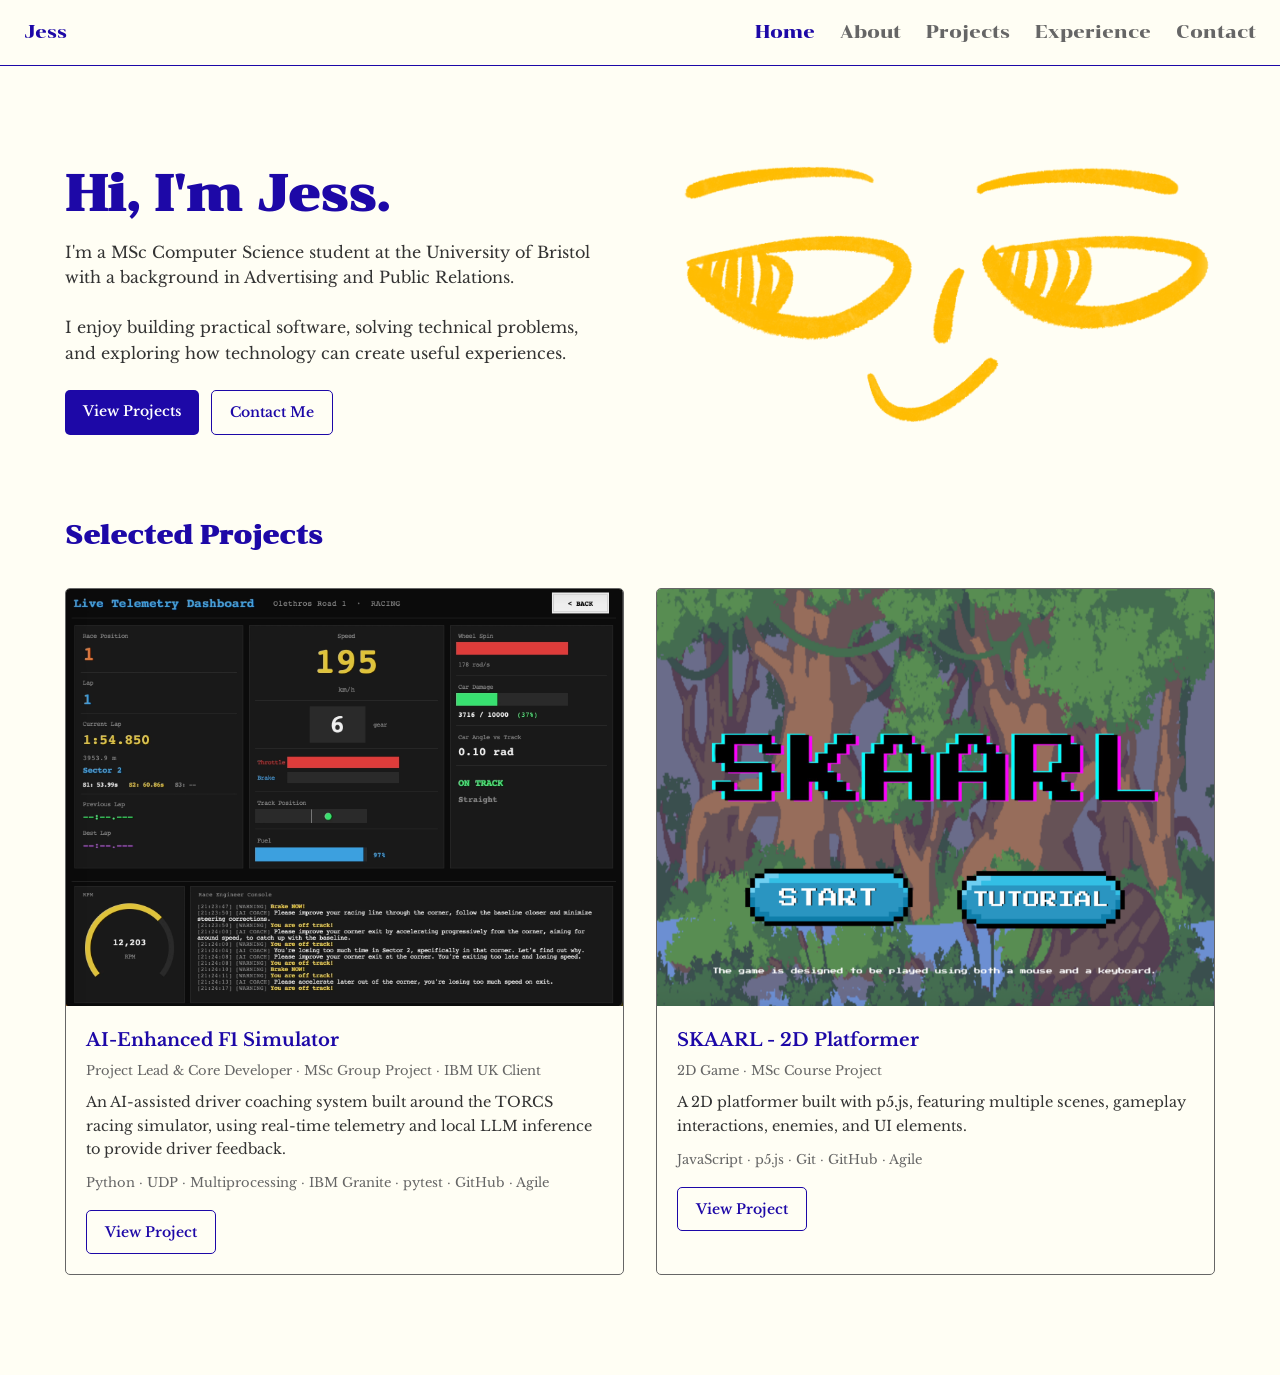
==== index.html @ 333f0462 "Change folder" ====
<!doctype html>
<html lang="en">
  <head>
    <meta charset="UTF-8" />
    <meta name="viewport" content="width=device-width, initial-scale=1" />
    <link rel="icon" type="image/png" href="/img/Icon/Star Icon.png" />
    <title>Jess | Portfolio</title>
    <link rel="preconnect" href="https://fonts.googleapis.com" />
    <link rel="preconnect" href="https://fonts.gstatic.com" crossorigin />
    <link
      href="https://fonts.googleapis.com/css2?family=Chonburi&family=Libre+Baskerville:wght@400..700&display=swap"
      rel="stylesheet"
    />
    <link rel="stylesheet" href="/css/style.css" />
  </head>
  <body>
    <nav class="site-nav">
      <a class="brand" href="index.html">Jess</a>
      <button class="nav-toggle" aria-expanded="false">Menu</button>
      <div class="links">
        <a href="index.html" class="active">Home</a>
        <a href="about.html">About</a>
        <a href="projects.html">Projects</a>
        <a href="experience.html">Experience</a>
        <a href="contact.html">Contact</a>
      </div>
    </nav>

    <div class="wrap">
      <section class="split-section hero">
        <div class="split-text">
          <h1>Hi, I'm Jess.</h1>
          <p>
            I'm a MSc Computer Science student at the University of Bristol with
            a background in Advertising and Public Relations.
          </p>
          <p>
            I enjoy building practical software, solving technical problems, and
            exploring how technology can create useful experiences.
          </p>
          <div class="cta">
            <a class="btn btn-primary" href="projects.html">View Projects</a>
            <a class="btn btn-secondary" href="contact.html">Contact Me</a>
          </div>
        </div>
        <div class="split-image">
          <img src="/img/Icon/Smile Icon.png" alt="Smile Icon" />
        </div>
      </section>

      <section class="projects-preview">
        <h2>Selected Projects</h2>

        <div class="project-grid">
          <div class="project-card">
            <img
              src="/img/F1 simulator/Live Telemetry Dashboard.png"
              alt="Live Telemetry Dashboard Screenshot"
            />
            <div class="project-card-body">
              <h3>AI-Enhanced F1 Simulator</h3>
              <div class="project-meta">
                Project Lead & Core Developer · MSc Group Project · IBM UK
                Client
              </div>
              <p>
                An AI-assisted driver coaching system built around the TORCS
                racing simulator, using real-time telemetry and local LLM
                inference to provide driver feedback.
              </p>
              <div class="tags">
                Python · UDP · Multiprocessing · IBM Granite · pytest · GitHub ·
                Agile
              </div>
              <a class="btn btn-secondary" href="projects.html#f1-simulator"
                >View Project</a
              >
            </div>
          </div>

          <div class="project-card">
            <img
              src="/img/SKAARL/Skaarl.png"
              alt="SKAARL 2D Platformer screenshot"
            />
            <div class="project-card-body">
              <h3>SKAARL - 2D Platformer</h3>
              <div class="project-meta">2D Game · MSc Course Project</div>
              <p>
                A 2D platformer built with p5.js, featuring multiple scenes,
                gameplay interactions, enemies, and UI elements.
              </p>
              <div class="tags">JavaScript · p5.js · Git · GitHub · Agile</div>
              <a class="btn btn-secondary" href="projects.html#skaarl"
                >View Project</a
              >
            </div>
          </div>
        </div>
      </section>
    </div>

    <script src="/js/script.js"></script>
  </body>
</html>
---- css/style.css ----
:root {
  --bg: #fffef4;
  --blue: #1d08a7;
  --grey: #666666;
  --yellow: #ffbf00;
  --text: #333333;
}

* {
  box-sizing: border-box;
  margin: 0;
  padding: 0;
}

html {
  scroll-behavior: smooth;
  scroll-padding-top: 20px;
}

body {
  font-family: "Libre Baskerville", serif;
  color: var(--blue);
  background: var(--bg);
  line-height: 1.6;
}

h1,
h2,
.links,
.brand {
  font-family: "Chonburi", serif;
}

a {
  color: var(--blue);
  text-decoration: none;
}

a:hover {
  text-decoration: underline;
}

/* Header & Navigation Bar */
.site-nav {
  position: relative;
  display: flex;
  align-items: center;
  justify-content: space-between;
  flex-wrap: wrap;
  gap: 10px 20px;
  padding: 18px 24px;
  border-bottom: 1px solid var(--blue);
  font-size: 18px;
}

.site-nav .brand {
  color: var(--blue);
  flex-shrink: 0;
}

.site-nav .brand:hover {
  text-decoration: none;
}

.site-nav .links {
  display: flex;
  flex-wrap: wrap;
  gap: 8px 25px;
}

.site-nav .links a {
  color: var(--grey);
  white-space: nowrap;
}

.site-nav .links a:hover {
  color: var(--yellow);
  text-decoration: none;
}

.site-nav .links a.active {
  color: var(--blue);
}

.nav-toggle {
  display: none;
  background: none;
  border: 1px solid var(--blue);
  border-radius: 4px;
  padding: 6px 10px;
  cursor: pointer;
}

/* Global Layout & Utilities */
.wrap {
  max-width: 1200px;
  margin: 0 auto;
  padding: 48px 25px 100px;
  box-sizing: border-box;
}

.page-title {
  font-size: 30px;
  font-weight: 700;
  margin-bottom: 30px;
}

/* Common Split Section Component */
.split-section {
  display: flex;
  align-items: center;
  justify-content: space-between;
  gap: 80px;
  margin: 40px 0;
}

.split-text {
  flex: 1;
}

.split-text h1 {
  font-size: 50px;
  font-weight: 700;
  margin-bottom: 6px;
}

.split-text p {
  font-size: 16px;
  color: var(--text);
  max-width: 60ch;
  margin-bottom: 24px;
}

.split-text .cta {
  display: flex;
  gap: 12px;
  flex-wrap: wrap;
}

.split-image {
  flex: 1;
  max-width: 550px;
  display: flex;
  justify-content: flex-end;
}

.split-image img {
  width: 100%;
  max-width: 100%;
  height: auto;
  display: block;
}

/* Buttons */
.btn {
  display: inline-block;
  padding: 10px 18px;
  border-radius: 5px;
  font-size: 14px;
  font-weight: 600;
  text-decoration: none;
}

.btn-primary {
  background: var(--blue);
  color: #ffffff;
}

.btn-primary:hover {
  background: var(--yellow);
  color: #ffffff;
  text-decoration: none;
}

.btn-secondary {
  border: 1px solid var(--blue);
  color: var(--blue);
}

.btn-secondary:hover {
  border-color: var(--yellow);
  color: var(--yellow);
  text-decoration: none;
}

/* Homepage Sections */
.projects-preview {
  margin-top: 80px;
}

.projects-preview h2 {
  font-size: 26px;
  margin-bottom: 6px;
}

.project-grid {
  display: grid;
  grid-template-columns: repeat(2, 1fr);
  gap: 32px;
  margin-top: 32px;
}

.project-card {
  border: 1px solid var(--grey);
  border-radius: 5px;
  overflow: hidden;
  display: flex;
  flex-direction: column;
}

.project-card img {
  width: 100%;
  height: auto;
  display: block;
}

.project-card-body {
  padding: 20px;
}

.project-card-body h3 {
  font-size: 18px;
  margin-bottom: 6px;
}

.project-meta {
  font-size: 13px;
  color: var(--grey);
  margin-bottom: 10px;
}

.project-card-body p {
  font-size: 14.5px;
  color: var(--text);
  margin-bottom: 12px;
}

.project-card-body .tags {
  font-size: 13px;
  color: var(--grey);
  margin-bottom: 16px;
}

/* Projects Detail Page */
.project-sub {
  color: var(--grey);
  font-size: 15px;
}

.projects-detail-list {
  display: flex;
  flex-direction: column;
  gap: 40px;
  margin-top: 24px;
}

.project-detail-item {
  display: flex;
  flex-direction: column;
  gap: 28px;
}

.project-title {
  font-size: 25px;
  font-weight: 700;
  color: var(--blue);
}

.project-main-image {
  width: 100%;
  max-width: 800px;
  margin: 0 auto;
  border: 1px solid var(--grey);
  border-radius: 6px;
  overflow: hidden;
  background-color: #f9f9f9;
}

.project-main-image img {
  width: 100%;
  height: auto;
  display: block;
}

.project-info-content {
  display: flex;
  flex-direction: column;
  gap: 20px;
}

.project-section h3 {
  font-size: 18px;
  font-weight: 700;
  margin-bottom: 8px;
  color: var(--blue);
}

.project-section p,
.project-section ul {
  font-size: 15.5px;
  color: var(--text);
}

.project-section ul {
  padding-left: 20px;
  line-height: 2;
}

.project-section .tags {
  color: var(--grey);
}

.github-link {
  color: var(--blue);
  font-size: 18px;
  font-weight: 700;
  display: inline-block;
}

.github-link:hover {
  color: var(--yellow);
  text-decoration: none;
}

.project-gallery {
  display: grid;
  grid-template-columns: repeat(2, 1fr);
  gap: 20px;
}

.project-gallery img {
  width: 100%;
  height: auto;
  border: 1px solid var(--grey);
  border-radius: 5px;
  display: block;
  object-fit: cover;
}

.project-demo h3 {
  font-size: 18px;
  font-weight: 700;
  margin-bottom: 12px;
  color: var(--blue);
}

.video-container {
  position: relative;
  width: 80%;
  max-width: 1000px;
  margin: 0 auto;
  padding-bottom: 56.25%;
  height: 0;
  border: 1px solid var(--grey);
  border-radius: 6px;
  overflow: hidden;
  background: #000000;
}

.video-container iframe {
  position: absolute;
  top: 0;
  left: 0;
  width: 100%;
  height: 100%;
  border: 0;
}

.project-divider {
  border: 0;
  height: 1px;
  background: var(--blue);
  margin: 20px 0;
}

/* Experience & Contact Styles */
.experience-header {
  display: flex;
  flex-direction: column;
  gap: 4px;
}

.experience-org {
  font-size: 16px;
  font-weight: 600;
  color: var(--blue);
}

.experience-meta {
  font-size: 14px;
  color: var(--grey);
  margin-top: 2px;
}

.contact-list {
  list-style: none;
  margin-top: 8px;
}

.contact-list li {
  margin-bottom: 12px;
  font-size: 15px;
}

.contact-list .label {
  color: var(--grey);
  font-size: 12.5px;
  display: block;
  margin-bottom: 2px;
}

.contact img {
  width: 80%;
}

/* Responsive Design */
@media (max-width: 900px) {
  .nav-toggle {
    display: block;
    font-family: "Chonburi", serif;
    border: 0;
    color: var(--blue);
    font-size: 18px;
  }

  .site-nav .links {
    display: none;
    position: absolute;
    top: 60px;
    left: 0;
    right: 0;
    background: var(--bg);
    border-bottom: 1px solid var(--blue);
    flex-direction: column;
    gap: 0;
    padding: 8px 24px 16px;
  }

  .site-nav .links.open {
    display: flex;
  }

  .site-nav .links a {
    padding: 10px 0;
    border-top: 1px solid var(--blue);
  }

  .site-nav .links a:first-child {
    border-top: none;
  }

  .split-section {
    flex-direction: column-reverse;
    gap: 32px;
    align-items: center;
  }

  .split-text {
    width: 100%;
    max-width: 100%;
    min-width: 0;
    flex: none;
  }

  .split-text p {
    max-width: 100%;
  }

  .split-text .cta {
    justify-content: flex-start;
  }

  .split-image {
    width: 100%;
    max-width: 80%;
    min-width: 0;
    flex: none;
    display: flex;
    justify-content: center;
    margin: 0 auto;
  }

  .split-image img {
    width: 100%;
    height: auto;
    display: block;
    margin: 0 auto;
  }

  .contact .split-image {
    max-width: 40%;
  }

  .project-grid {
    grid-template-columns: 1fr;
  }

  .video-container {
    max-width: 100%;
    height: 0;
    padding-bottom: 56.25%;
  }
}
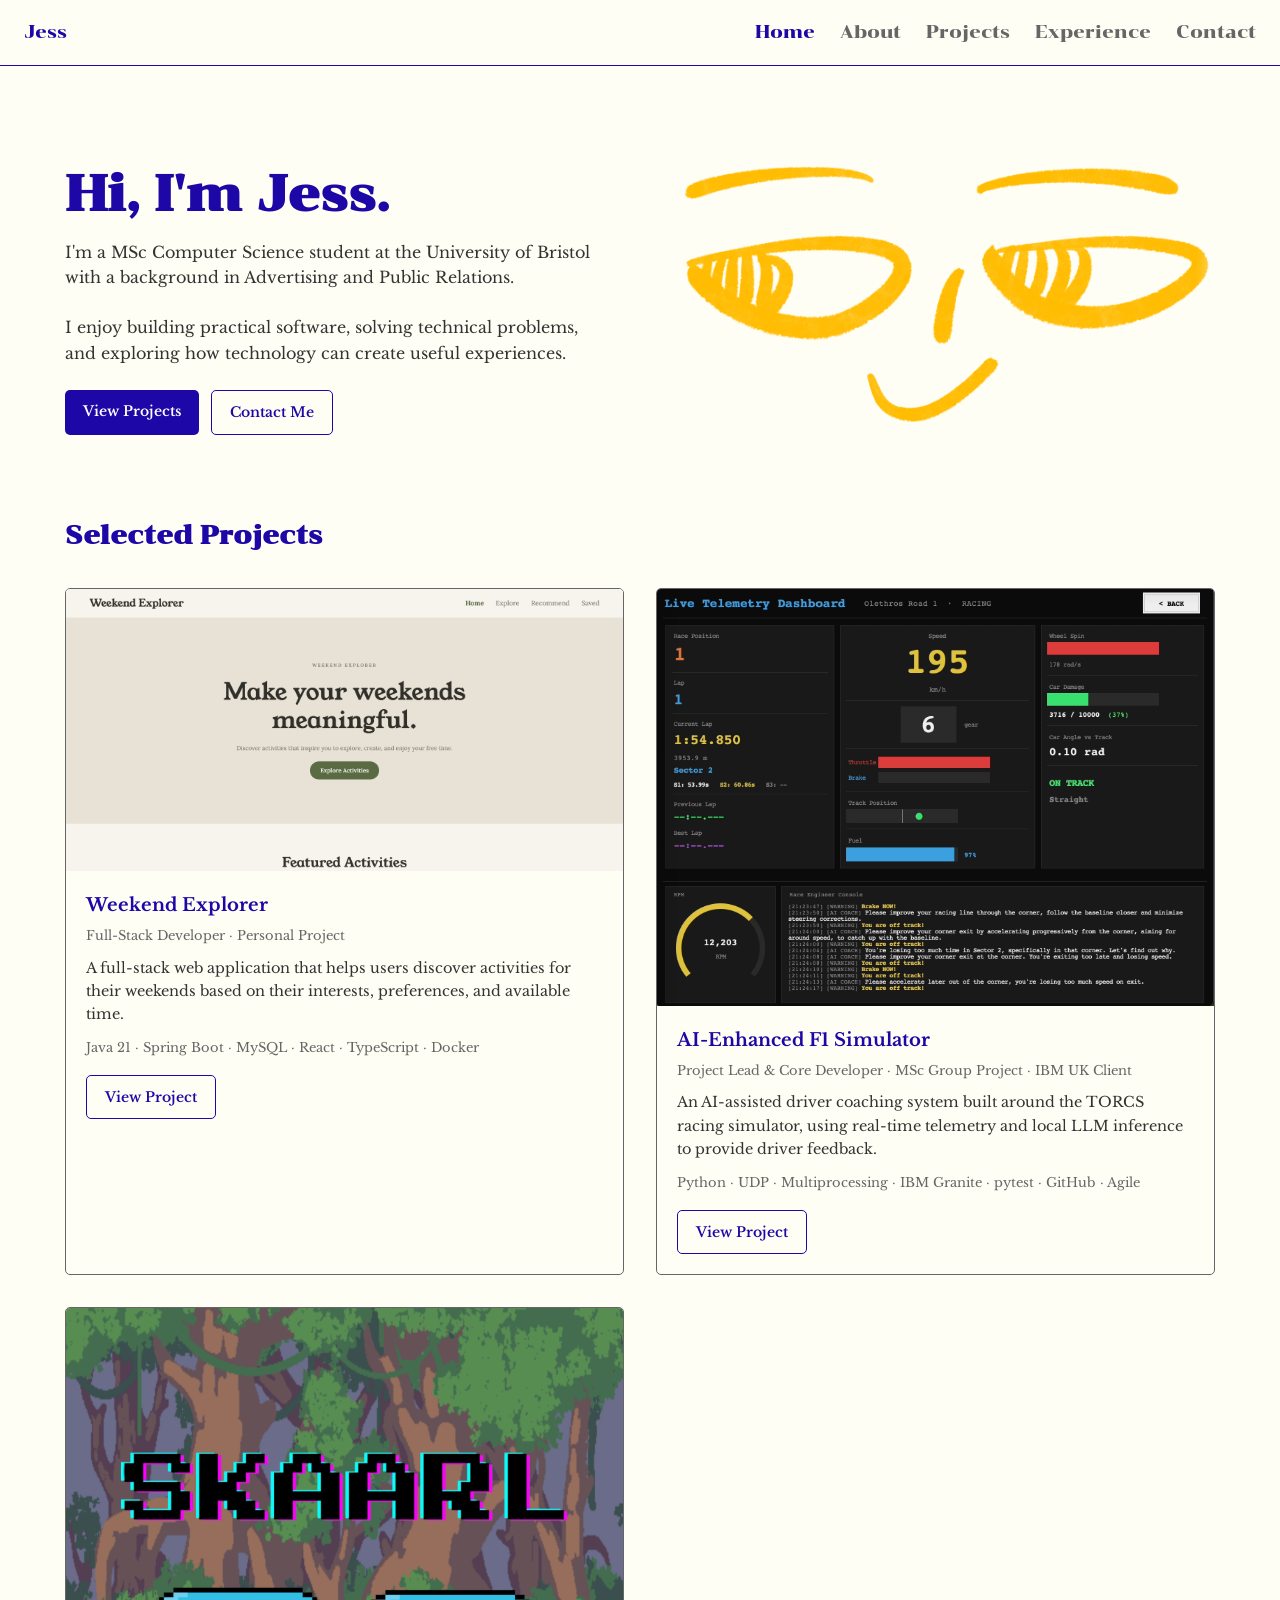
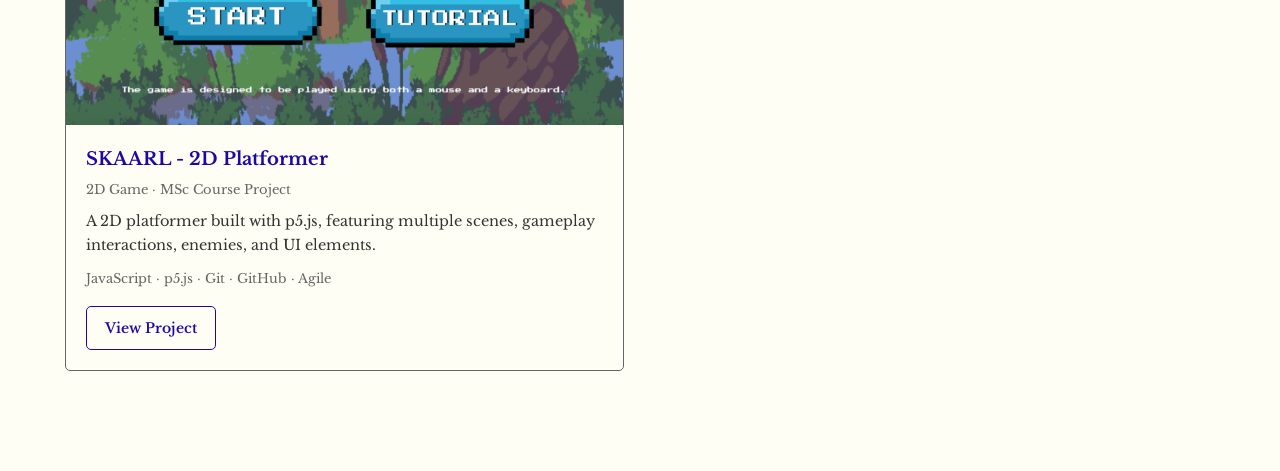
==== commit b836c943: "Add Weekend Explorer project" ====
--- a/index.html
+++ b/index.html
@@ -3,7 +3,7 @@
   <head>
     <meta charset="UTF-8" />
     <meta name="viewport" content="width=device-width, initial-scale=1" />
-    <link rel="icon" type="image/png" href="/img/Icon/Star Icon.png" />
+    <link rel="icon" type="image/png" href="img/Icon/Star Icon.png" />
     <title>Jess | Portfolio</title>
     <link rel="preconnect" href="https://fonts.googleapis.com" />
     <link rel="preconnect" href="https://fonts.gstatic.com" crossorigin />
@@ -11,7 +11,7 @@
       href="https://fonts.googleapis.com/css2?family=Chonburi&family=Libre+Baskerville:wght@400..700&display=swap"
       rel="stylesheet"
     />
-    <link rel="stylesheet" href="/css/style.css" />
+    <link rel="stylesheet" href="css/style.css" />
   </head>
   <body>
     <nav class="site-nav">
@@ -44,7 +44,7 @@
           </div>
         </div>
         <div class="split-image">
-          <img src="/img/Icon/Smile Icon.png" alt="Smile Icon" />
+          <img src="img/Icon/Smile Icon.png" alt="Smile Icon" />
         </div>
       </section>
 
@@ -54,7 +54,26 @@
         <div class="project-grid">
           <div class="project-card">
             <img
-              src="/img/F1 simulator/Live Telemetry Dashboard.png"
+              src="img/Weekend Explorer/home.png"
+              alt="Weekend Explorer Home Page"
+            />
+            <div class="project-card-body">
+              <h3>Weekend Explorer</h3>
+              <div class="project-meta">Full-Stack Developer · Personal Project</div>
+              <p>
+                A full-stack web application that helps users discover activities for their weekends 
+                based on their interests, preferences, and available time.
+              </p>
+              <div class="tags">Java 21 · Spring Boot · MySQL · React · TypeScript · Docker</div>
+              <a class="btn btn-secondary" href="projects.html#weekend-explorer"
+                >View Project</a
+              >
+            </div>
+          </div>
+
+          <div class="project-card">
+            <img
+              src="img/F1 simulator/Live Telemetry Dashboard.png"
               alt="Live Telemetry Dashboard Screenshot"
             />
             <div class="project-card-body">
@@ -80,7 +99,7 @@
 
           <div class="project-card">
             <img
-              src="/img/SKAARL/Skaarl.png"
+              src="img/SKAARL/Skaarl.png"
               alt="SKAARL 2D Platformer screenshot"
             />
             <div class="project-card-body">
@@ -100,6 +119,6 @@
       </section>
     </div>
 
-    <script src="/js/script.js"></script>
+    <script src="js/script.js"></script>
   </body>
 </html>
--- a/css/style.css
+++ b/css/style.css
@@ -310,14 +310,14 @@
   color: var(--grey);
 }
 
-.github-link {
+.github-link, .demo-link {
   color: var(--blue);
   font-size: 18px;
   font-weight: 700;
   display: inline-block;
 }
 
-.github-link:hover {
+.github-link:hover .demo-link:hover{
   color: var(--yellow);
   text-decoration: none;
 }
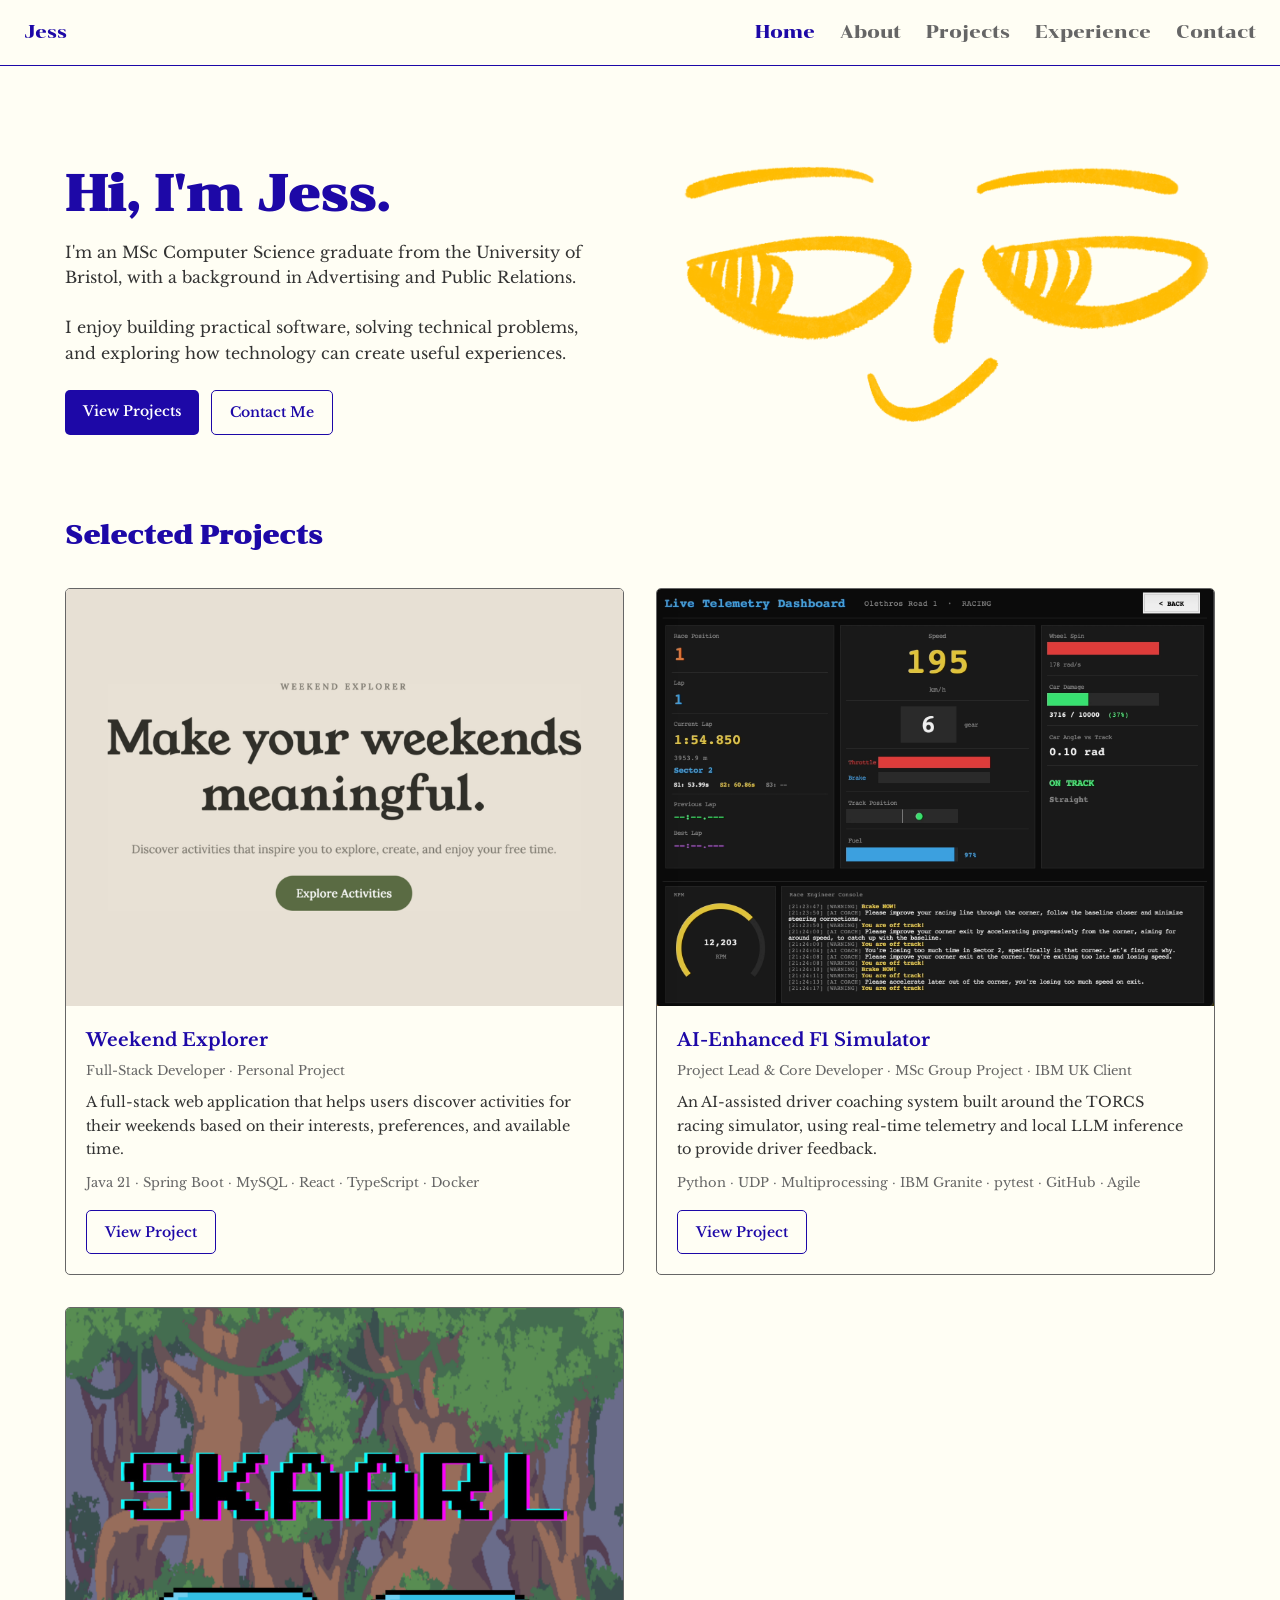
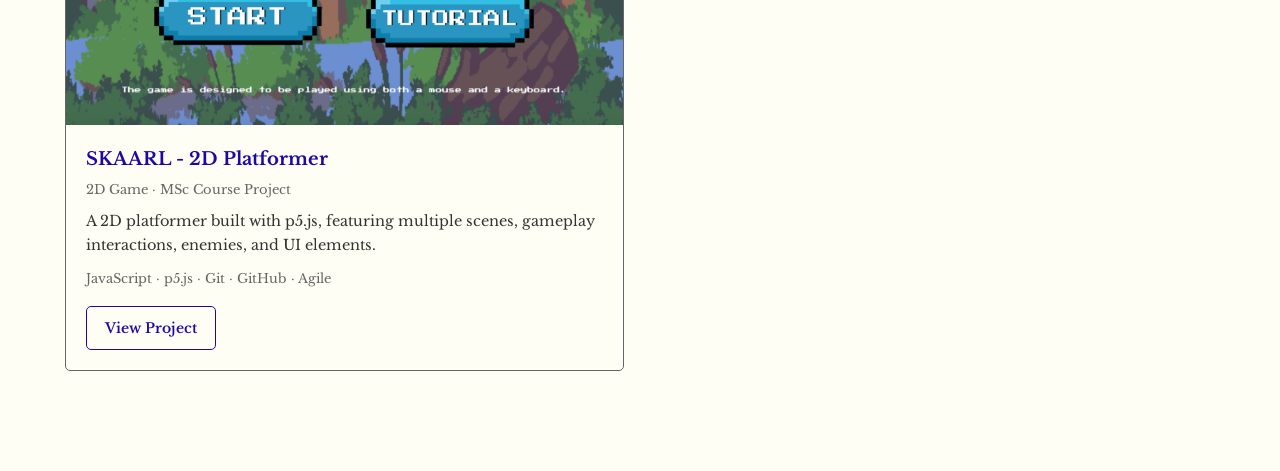
==== commit e5fcb14a: "Update about me" ====
--- a/index.html
+++ b/index.html
@@ -31,8 +31,8 @@
         <div class="split-text">
           <h1>Hi, I'm Jess.</h1>
           <p>
-            I'm a MSc Computer Science student at the University of Bristol with
-            a background in Advertising and Public Relations.
+            I'm an MSc Computer Science graduate from the University of Bristol, 
+            with a background in Advertising and Public Relations.
           </p>
           <p>
             I enjoy building practical software, solving technical problems, and
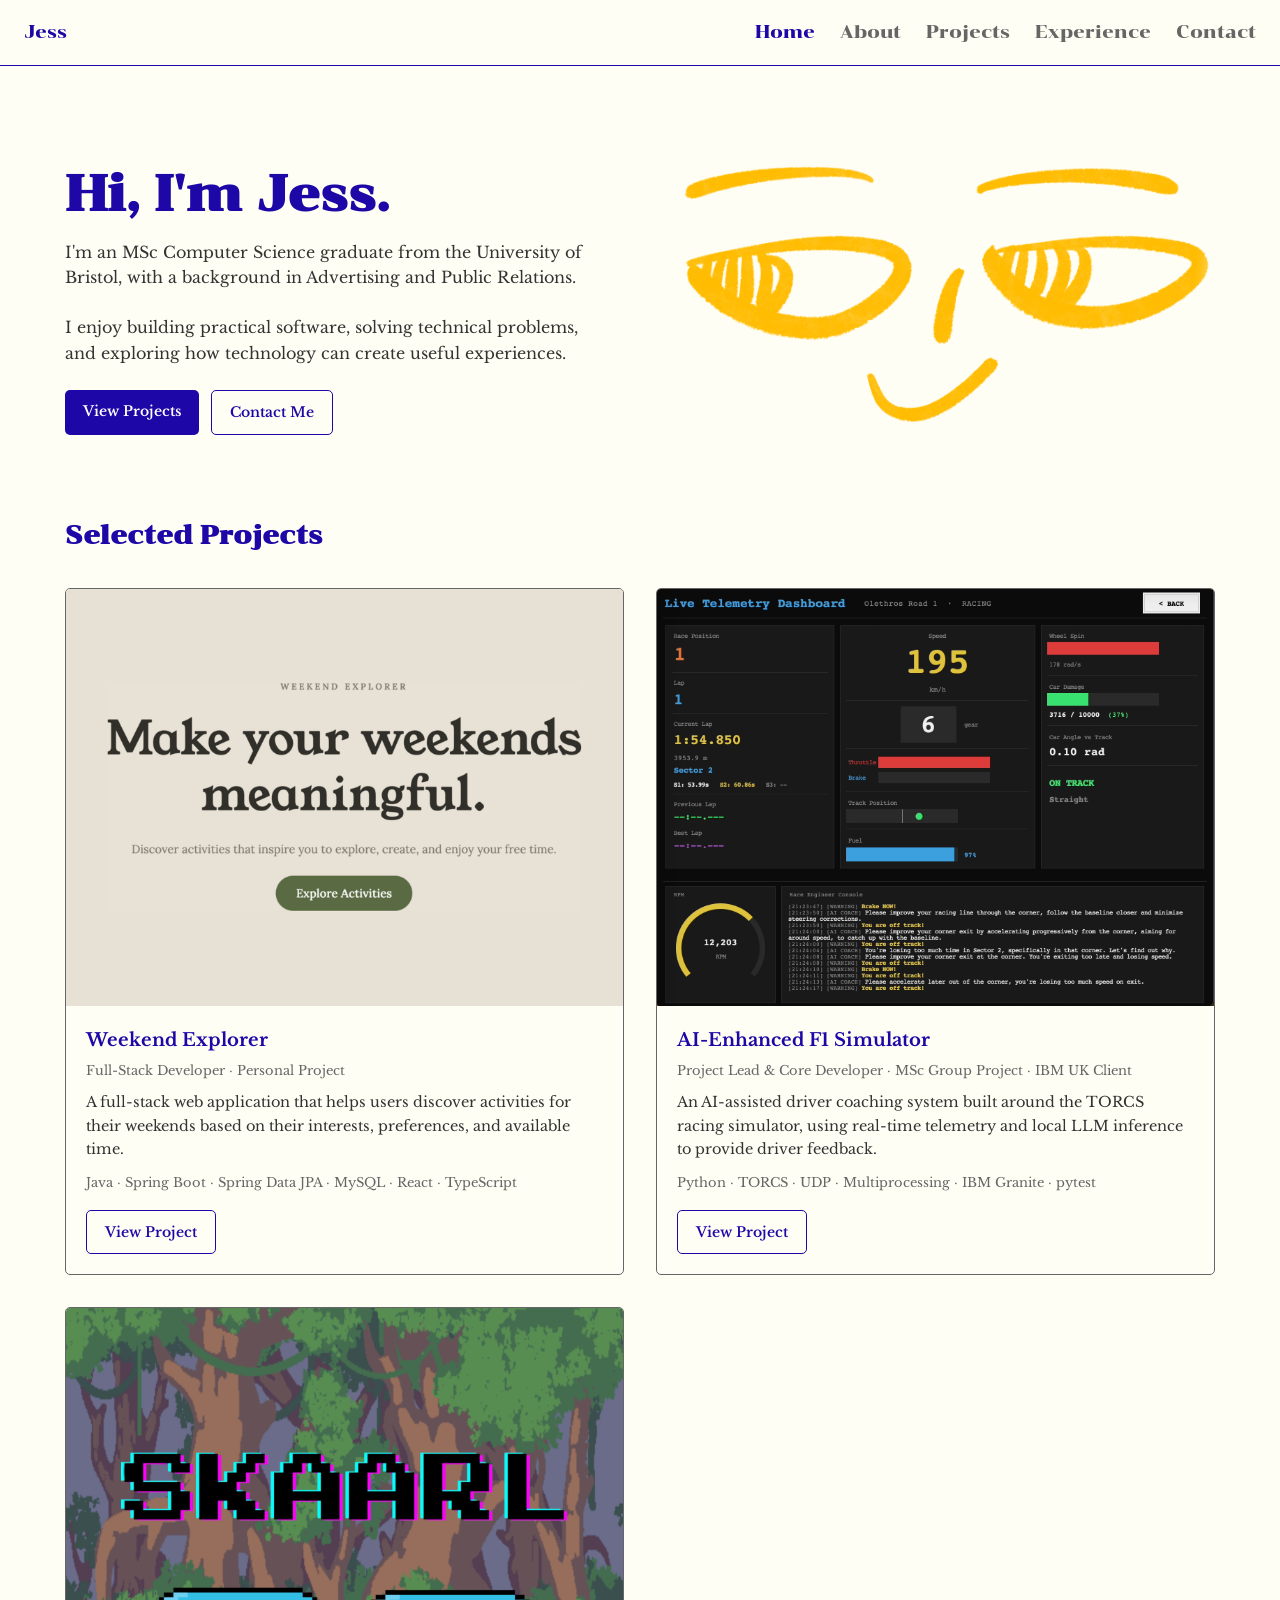
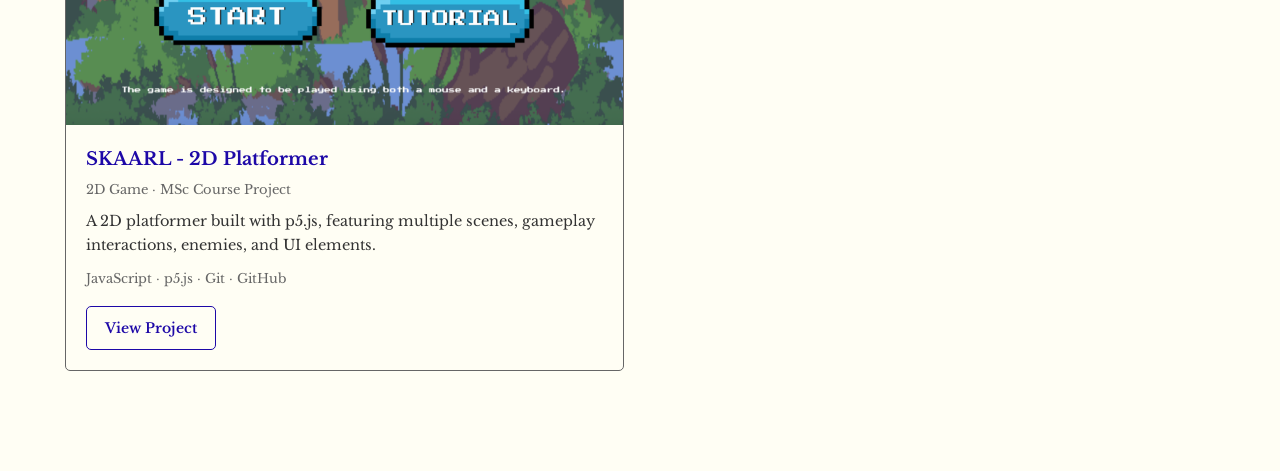
==== commit 2a03b582: "Update project card tags" ====
--- a/index.html
+++ b/index.html
@@ -64,7 +64,7 @@
                 A full-stack web application that helps users discover activities for their weekends 
                 based on their interests, preferences, and available time.
               </p>
-              <div class="tags">Java 21 · Spring Boot · MySQL · React · TypeScript · Docker</div>
+              <div class="tags">Java · Spring Boot · Spring Data JPA · MySQL · React · TypeScript</div>
               <a class="btn btn-secondary" href="projects.html#weekend-explorer"
                 >View Project</a
               >
@@ -88,8 +88,7 @@
                 inference to provide driver feedback.
               </p>
               <div class="tags">
-                Python · UDP · Multiprocessing · IBM Granite · pytest · GitHub ·
-                Agile
+                Python · TORCS · UDP · Multiprocessing · IBM Granite · pytest
               </div>
               <a class="btn btn-secondary" href="projects.html#f1-simulator"
                 >View Project</a
@@ -109,7 +108,7 @@
                 A 2D platformer built with p5.js, featuring multiple scenes,
                 gameplay interactions, enemies, and UI elements.
               </p>
-              <div class="tags">JavaScript · p5.js · Git · GitHub · Agile</div>
+              <div class="tags">JavaScript · p5.js · Git · GitHub</div>
               <a class="btn btn-secondary" href="projects.html#skaarl"
                 >View Project</a
               >
--- a/css/style.css
+++ b/css/style.css
@@ -320,6 +320,13 @@
 .github-link:hover .demo-link:hover{
   color: var(--yellow);
   text-decoration: none;
+}
+
+.project-section .note{
+  color: var(--grey);
+  font-size: 10pt;
+  margin-top: 8pt;
+
 }
 
 .project-gallery {
